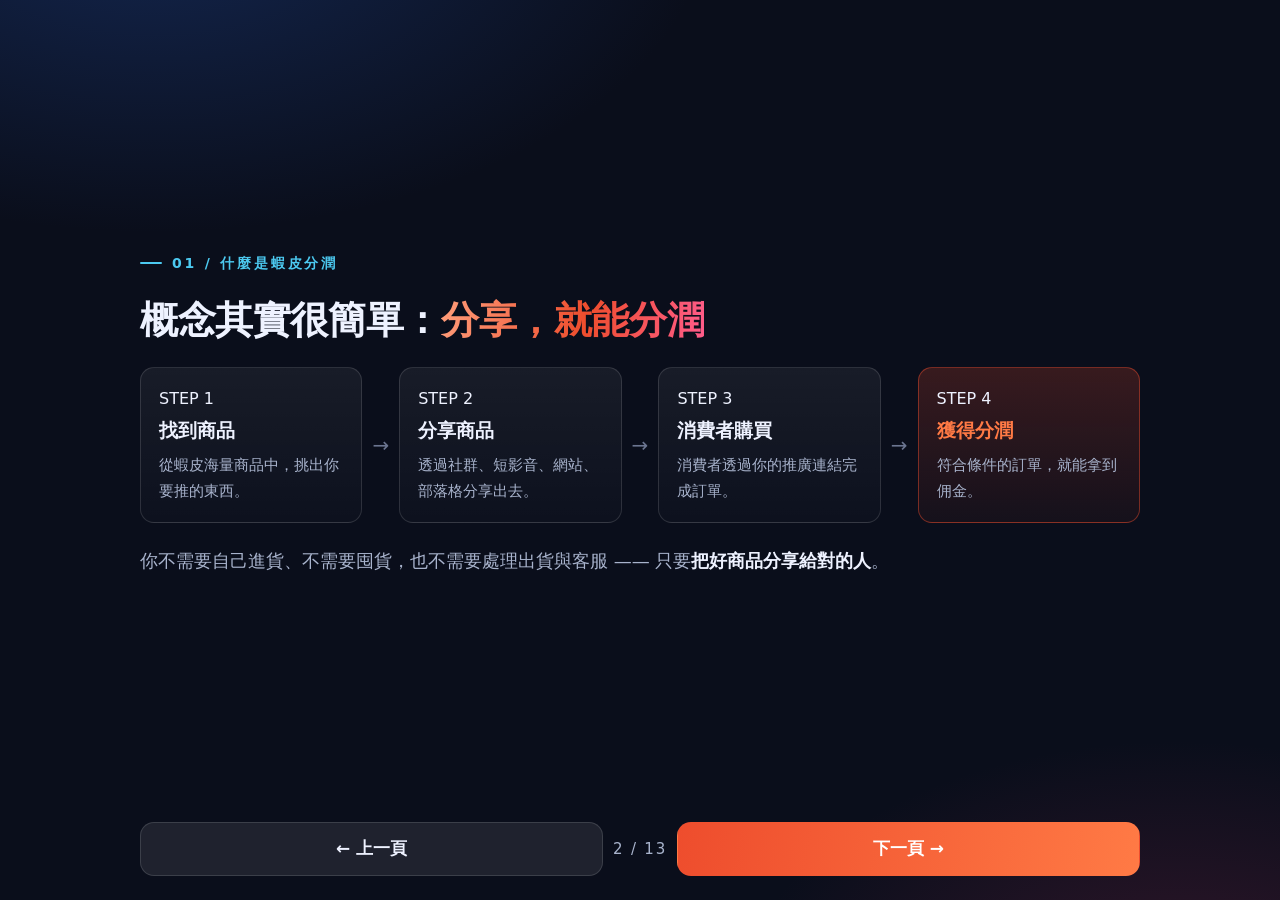
==== index1.html @ bc82815c "refactor: 拆成一頁一檔（index.html + index1..12.html + style.css），純連結翻頁、無縮放無 JS 依賴" ====
<!DOCTYPE html>
<html lang="zh-Hant">
<head>
<meta charset="UTF-8">
<meta name="viewport" content="width=device-width, initial-scale=1">
<meta name="theme-color" content="#0a0e1b">
<title>什麼是蝦皮分潤 — Shopping Signal</title>
<meta name="description" content="Shopping Signal — 用市場訊號找出下一個可能會賣爆的商品。">
<link rel="icon" href="data:image/svg+xml,%3Csvg xmlns='http://www.w3.org/2000/svg' viewBox='0 0 64 64'%3E%3Crect width='64' height='64' rx='14' fill='%230a0e1b'/%3E%3Cpath d='M12 42 L26 30 L38 36 L52 18' fill='none' stroke='%23ee4d2d' stroke-width='7' stroke-linecap='round' stroke-linejoin='round'/%3E%3C/svg%3E">
<link rel="stylesheet" href="style.css">
</head>
<body>
  <main class="wrap">
<div class="kicker">01 / 什麼是蝦皮分潤</div>
  <h2>概念其實很簡單：<span class="grad">分享，就能分潤</span></h2>
  <div class="steps">
    <div class="step"><div class="num">STEP 1</div><b>找到商品</b><p>從蝦皮海量商品中，挑出你要推的東西。</p></div>
    <div class="arw">→</div>
    <div class="step"><div class="num">STEP 2</div><b>分享商品</b><p>透過社群、短影音、網站、部落格分享出去。</p></div>
    <div class="arw">→</div>
    <div class="step"><div class="num">STEP 3</div><b>消費者購買</b><p>消費者透過你的推廣連結完成訂單。</p></div>
    <div class="arw">→</div>
    <div class="step pay"><div class="num">STEP 4</div><b class="o">獲得分潤</b><p>符合條件的訂單，就能拿到佣金。</p></div>
  </div>
  <p>你不需要自己進貨、不需要囤貨，也不需要處理出貨與客服 —— 只要<b>把好商品分享給對的人</b>。</p>
  </main>

  <nav class="nav">
    <a class="btn prev" href="index.html">← 上一頁</a>
    <span class="pageno">2 / 13</span>
    <a class="btn next" href="index2.html">下一頁 →</a>
  </nav>

  <script>
  /* 只是加分功能：左右方向鍵與左右滑動也能翻頁；沒有 JS 也能用按鈕翻 */
  (function(){
    try{
      var prev = 'index.html', next = 'index2.html';
      document.addEventListener('keydown', function(e){
        if ((e.key === 'ArrowRight' || e.key === ' ' || e.key === 'PageDown') && next) location.href = next;
        if ((e.key === 'ArrowLeft' || e.key === 'PageUp') && prev) location.href = prev;
      });
      var x0 = null;
      document.addEventListener('touchstart', function(e){ x0 = e.touches[0].clientX; }, {passive:true});
      document.addEventListener('touchend', function(e){
        if (x0 === null) return;
        var dx = e.changedTouches[0].clientX - x0; x0 = null;
        if (Math.abs(dx) < 60) return;
        if (dx < 0 && next) location.href = next;
        if (dx > 0 && prev) location.href = prev;
      }, {passive:true});
    }catch(_){}
  })();
  </script>
</body>
</html>
---- style.css ----
:root{
  --ink:#0a0e1b; --tx:#eef2ff; --tx2:#a8b3cc; --tx3:#6b7590;
  --line:rgba(255,255,255,.13);
  --orange:#ee4d2d; --orange2:#ff7a45; --cyan:#4cc9f0; --green:#3ddc97;
  --gold:#ffc247; --violet:#8b7bff;
}
*{margin:0;padding:0;box-sizing:border-box;}
html{-webkit-text-size-adjust:100%;}
body{
  min-height:100vh;display:flex;flex-direction:column;
  padding:clamp(16px,4.5vw,40px) clamp(14px,4.5vw,40px) clamp(10px,3vw,24px);
  background:
    radial-gradient(900px 520px at 12% -10%, rgba(27,58,122,.55) 0%, transparent 62%),
    radial-gradient(760px 460px at 92% 112%, rgba(92,31,58,.5) 0%, transparent 58%),
    var(--ink);
  color:var(--tx);
  font-family:"PingFang TC","Noto Sans TC","Microsoft JhengHei","Hiragino Sans TC",system-ui,-apple-system,sans-serif;
  line-height:1.6;-webkit-font-smoothing:antialiased;
  overflow-x:hidden;
}
.wrap{
  flex:1;width:100%;max-width:1000px;margin:0 auto;
  display:flex;flex-direction:column;justify-content:center;
  gap:clamp(12px,3vw,22px);
}
.kicker{
  font-size:clamp(12px,3vw,14px);letter-spacing:.2em;color:var(--cyan);
  font-weight:700;text-transform:uppercase;
  display:flex;align-items:center;gap:10px;
}
.kicker::before{content:"";width:22px;height:2px;background:var(--cyan);border-radius:2px;flex:0 0 22px;}
h1{font-size:clamp(32px,8.5vw,58px);line-height:1.12;font-weight:800;letter-spacing:-.01em;}
h2{font-size:clamp(22px,5.6vw,38px);line-height:1.28;font-weight:800;letter-spacing:-.01em;}
h3{font-size:clamp(17px,4vw,21px);font-weight:700;line-height:1.45;}
p{font-size:clamp(15px,3.7vw,18px);line-height:1.75;color:var(--tx2);}
p.lead{font-size:clamp(17px,4.4vw,23px);color:#cfd8f0;line-height:1.65;}
small,.small{font-size:clamp(13px,3.2vw,15px);color:var(--tx3);letter-spacing:.03em;line-height:1.7;}
b,strong{color:var(--tx);font-weight:700;}
.grad{background:linear-gradient(100deg,#ff9d7a,#ee4d2d 55%,#ff5c8a);-webkit-background-clip:text;background-clip:text;color:transparent;}
.o{color:var(--orange2);} .c{color:var(--cyan);} .g{color:var(--green);} .v{color:var(--violet);}
.badge{
  display:inline-block;align-self:flex-start;padding:8px 16px;border-radius:999px;
  font-size:clamp(13px,3.2vw,15px);font-weight:700;letter-spacing:.04em;
  border:1px solid rgba(238,77,45,.5);background:rgba(238,77,45,.14);color:#ff9d7a;
}
hr.rule{border:0;height:5px;border-radius:5px;background:linear-gradient(90deg,var(--orange),var(--violet));width:88px;}

/* 卡片格線 */
.grid{display:grid;gap:clamp(10px,2.6vw,16px);}
.g2{grid-template-columns:repeat(auto-fit,minmax(min(100%,270px),1fr));}
.g3{grid-template-columns:repeat(auto-fit,minmax(min(100%,200px),1fr));}
.g4{grid-template-columns:repeat(auto-fit,minmax(min(100%,150px),1fr));}
.box{
  background:linear-gradient(180deg,rgba(255,255,255,.062),rgba(255,255,255,.014));
  border:1px solid var(--line);border-radius:16px;
  padding:clamp(14px,3.4vw,22px);
}
.box .ico{font-size:clamp(20px,4.6vw,26px);display:block;margin-bottom:8px;}
.box h3{margin-bottom:6px;}
.box p{font-size:clamp(14px,3.4vw,16px);line-height:1.65;}
.box.win{border-color:rgba(61,220,151,.42);background:linear-gradient(180deg,rgba(61,220,151,.14),rgba(61,220,151,.02));}
.box.hot{border-color:rgba(238,77,45,.45);background:linear-gradient(160deg,rgba(238,77,45,.18),rgba(255,255,255,.02));}
.box .num{font-size:clamp(13px,3vw,14px);font-weight:700;letter-spacing:.2em;color:var(--tx3);margin-bottom:6px;}

/* 流程步驟 */
.steps{display:flex;align-items:stretch;gap:10px;}
.step{flex:1;min-width:0;padding:clamp(12px,3vw,18px);border-radius:14px;border:1px solid var(--line);
  background:linear-gradient(180deg,rgba(255,255,255,.06),rgba(255,255,255,.015));}
.step b{display:block;font-size:clamp(16px,3.9vw,19px);margin:4px 0 6px;}
.step p{font-size:clamp(13px,3.2vw,15px);}
.step.pay{border-color:rgba(238,77,45,.45);background:linear-gradient(180deg,rgba(238,77,45,.2),rgba(238,77,45,.05));}
.arw{display:flex;align-items:center;color:var(--tx3);font-size:20px;flex:0 0 auto;}

/* 標籤 */
.chips{display:flex;flex-wrap:wrap;gap:8px;}
.chip{padding:7px 13px;border-radius:10px;font-size:clamp(13px,3.2vw,15px);
  background:rgba(255,255,255,.07);border:1px solid var(--line);color:#d8e0f6;}
.chip.dim{color:var(--tx3);background:transparent;border-style:dashed;}
.chip.hot{background:rgba(238,77,45,.18);border-color:rgba(238,77,45,.45);color:#ffab8f;}
.chip.ok{background:rgba(61,220,151,.15);border-color:rgba(61,220,151,.42);color:#8ff0c6;}

/* 大數字 */
.bignum{font-size:clamp(38px,11vw,76px);font-weight:800;line-height:1.05;letter-spacing:-.02em;}
.bignum .u{display:block;font-size:clamp(14px,3.4vw,17px);color:var(--tx2);font-weight:600;letter-spacing:0;margin-top:8px;}

/* 訊號列 */
.rows{display:grid;gap:10px;}
.row{display:flex;align-items:center;gap:12px;padding:clamp(11px,2.8vw,15px) clamp(12px,3vw,18px);
  border-radius:13px;border:1px solid var(--line);background:rgba(255,255,255,.038);}
.row .em{font-size:clamp(17px,4vw,20px);width:26px;text-align:center;flex:0 0 auto;}
.row .k{flex:1;font-size:clamp(14px,3.5vw,17px);font-weight:600;color:var(--tx);min-width:0;}
.row .v{font-size:clamp(13px,3.2vw,15px);font-weight:700;padding:4px 11px;border-radius:8px;white-space:nowrap;}
.v.up{background:rgba(238,77,45,.18);color:#ff9d7a;}
.v.good{background:rgba(61,220,151,.16);color:#8ff0c6;}
.v.low{background:rgba(76,201,240,.15);color:#9fe4ff;}
.v.fit{background:rgba(255,194,71,.16);color:#ffd98a;}

/* 分數長條 */
.bars{display:grid;gap:12px;}
.bar{display:grid;grid-template-columns:1fr auto;gap:4px 12px;align-items:center;}
.bar .nm{font-size:clamp(14px,3.5vw,16px);font-weight:600;}
.bar .vl{font-size:clamp(13px,3.2vw,15px);font-weight:700;}
.track{grid-column:1 / -1;height:12px;border-radius:8px;background:rgba(255,255,255,.08);overflow:hidden;}
.fill{height:100%;border-radius:8px;}

/* 時機階梯 */
.stages{display:grid;gap:10px;grid-template-columns:repeat(auto-fit,minmax(min(100%,190px),1fr));}
.stage{padding:clamp(12px,3vw,16px);border-radius:14px;border:1px solid var(--line);background:rgba(255,255,255,.035);}
.stage.now{border-color:rgba(61,220,151,.5);background:linear-gradient(180deg,rgba(61,220,151,.16),rgba(61,220,151,.02));}
.stage b{display:block;font-size:clamp(15px,3.7vw,17px);margin-bottom:4px;}
.stage p{font-size:clamp(13px,3.2vw,14.5px);}
.heat{height:9px;border-radius:6px;background:rgba(255,255,255,.09);margin-top:10px;overflow:hidden;}
.heat i{display:block;height:100%;border-radius:6px;}

/* 底部翻頁 */
.nav{
  width:100%;max-width:1000px;margin:clamp(20px,5vw,34px) auto 0;
  display:flex;align-items:center;justify-content:space-between;gap:10px;
}
.btn{
  display:inline-flex;align-items:center;justify-content:center;gap:6px;
  min-height:54px;padding:12px 20px;border-radius:14px;
  font-size:clamp(15px,3.8vw,17px);font-weight:700;text-decoration:none;
  border:1px solid var(--line);background:rgba(255,255,255,.085);color:var(--tx);
  -webkit-tap-highlight-color:transparent;
}
.btn:active{transform:translateY(1px);}
.btn.next{background:linear-gradient(100deg,var(--orange),var(--orange2));border-color:transparent;color:#fff;flex:1;}
.btn.prev{flex:1;}
.btn.off{opacity:.3;pointer-events:none;}
.pageno{font-size:clamp(13px,3.2vw,15px);color:var(--tx2);letter-spacing:.12em;white-space:nowrap;}

@media (max-width:700px){
  .steps{flex-direction:column;}
  .arw{justify-content:center;transform:rotate(90deg);font-size:17px;}
  h1{font-size:clamp(30px,9.5vw,44px);}
}
@media print{
  body{background:#fff;color:#000;}
  .nav{display:none;}
}
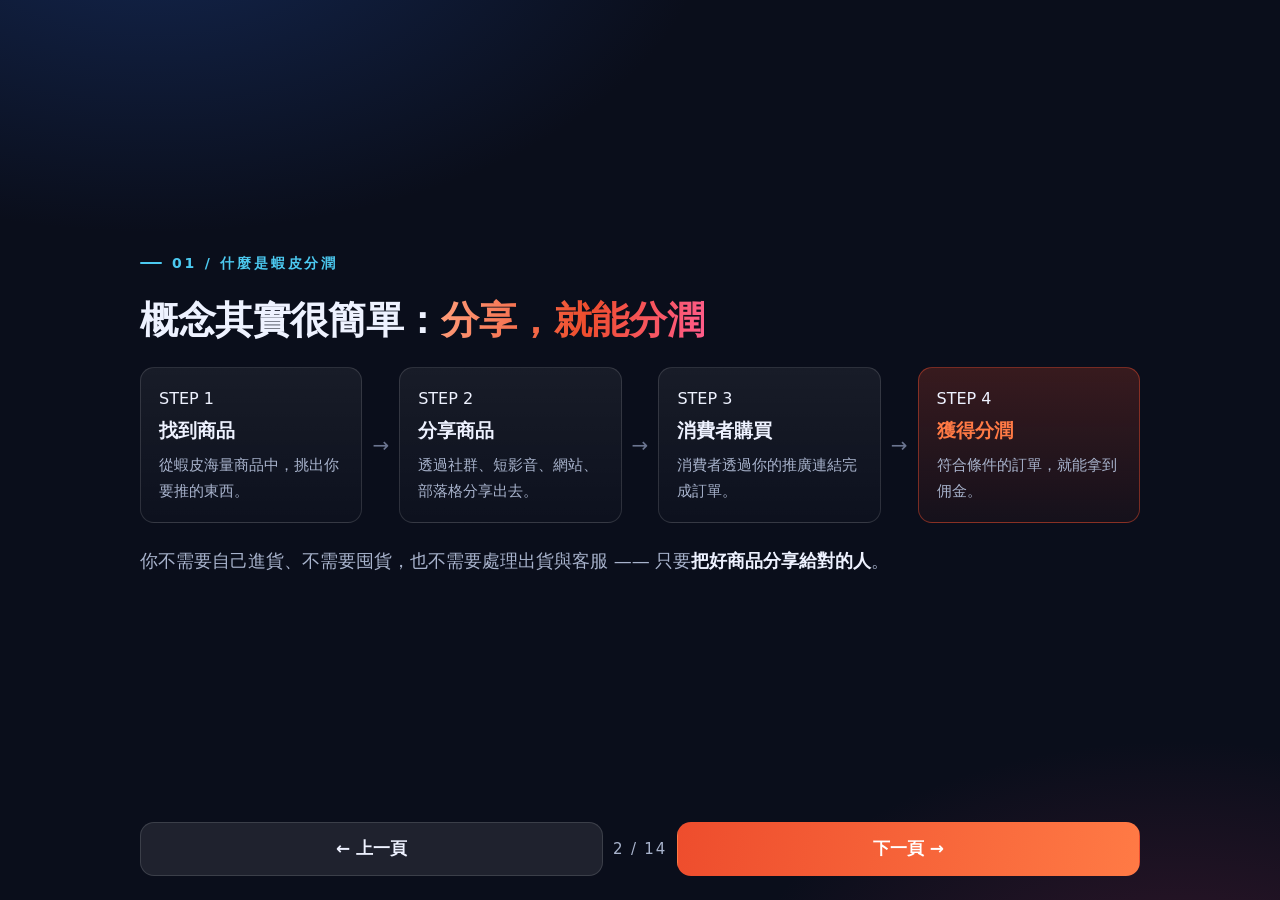
==== commit 68ac1bbd: "feat: 新增第 14 頁「實作工具與安裝方式」（即夢 AI / 開拍，Android 應用寶、iPhone 愛思助手）" ====
--- a/index1.html
+++ b/index1.html
@@ -27,7 +27,7 @@
 
   <nav class="nav">
     <a class="btn prev" href="index.html">← 上一頁</a>
-    <span class="pageno">2 / 13</span>
+    <span class="pageno">2 / 14</span>
     <a class="btn next" href="index2.html">下一頁 →</a>
   </nav>
 
--- a/style.css
+++ b/style.css
@@ -96,8 +96,7 @@
 .v.fit{background:rgba(255,194,71,.16);color:#ffd98a;}
 
 /* 分數長條 */
-.bars{display:grid;gap:12px;}
-.bar{display:grid;grid-template-columns:1fr auto;gap:4px 12px;align-items:center;}
+.bars{display:grid;gap:12px;}.bar{display:grid;grid-template-columns:1fr auto;gap:4px 12px;align-items:center;}
 .bar .nm{font-size:clamp(14px,3.5vw,16px);font-weight:600;}
 .bar .vl{font-size:clamp(13px,3.2vw,15px);font-weight:700;}
 .track{grid-column:1 / -1;height:12px;border-radius:8px;background:rgba(255,255,255,.08);overflow:hidden;}
@@ -111,6 +110,24 @@
 .stage p{font-size:clamp(13px,3.2vw,14.5px);}
 .heat{height:9px;border-radius:6px;background:rgba(255,255,255,.09);margin-top:10px;overflow:hidden;}
 .heat i{display:block;height:100%;border-radius:6px;}
+
+/* 安裝步驟清單 */
+ol.steps-list{list-style:none;counter-reset:s;display:grid;gap:9px;margin-top:12px;}
+ol.steps-list li{
+  counter-increment:s;position:relative;padding-left:34px;
+  font-size:clamp(14px,3.4vw,16px);color:var(--tx2);line-height:1.65;
+}
+ol.steps-list li::before{
+  content:counter(s);position:absolute;left:0;top:1px;
+  width:23px;height:23px;border-radius:50%;
+  background:rgba(238,77,45,.2);border:1px solid rgba(238,77,45,.5);color:#ff9d7a;
+  font-size:12px;font-weight:700;line-height:21px;text-align:center;
+}
+.note{
+  padding:12px 16px;border-radius:12px;line-height:1.65;
+  border:1px dashed rgba(255,194,71,.5);background:rgba(255,194,71,.1);
+  color:#ffd98a;font-size:clamp(13px,3.3vw,15px);
+}
 
 /* 底部翻頁 */
 .nav{
